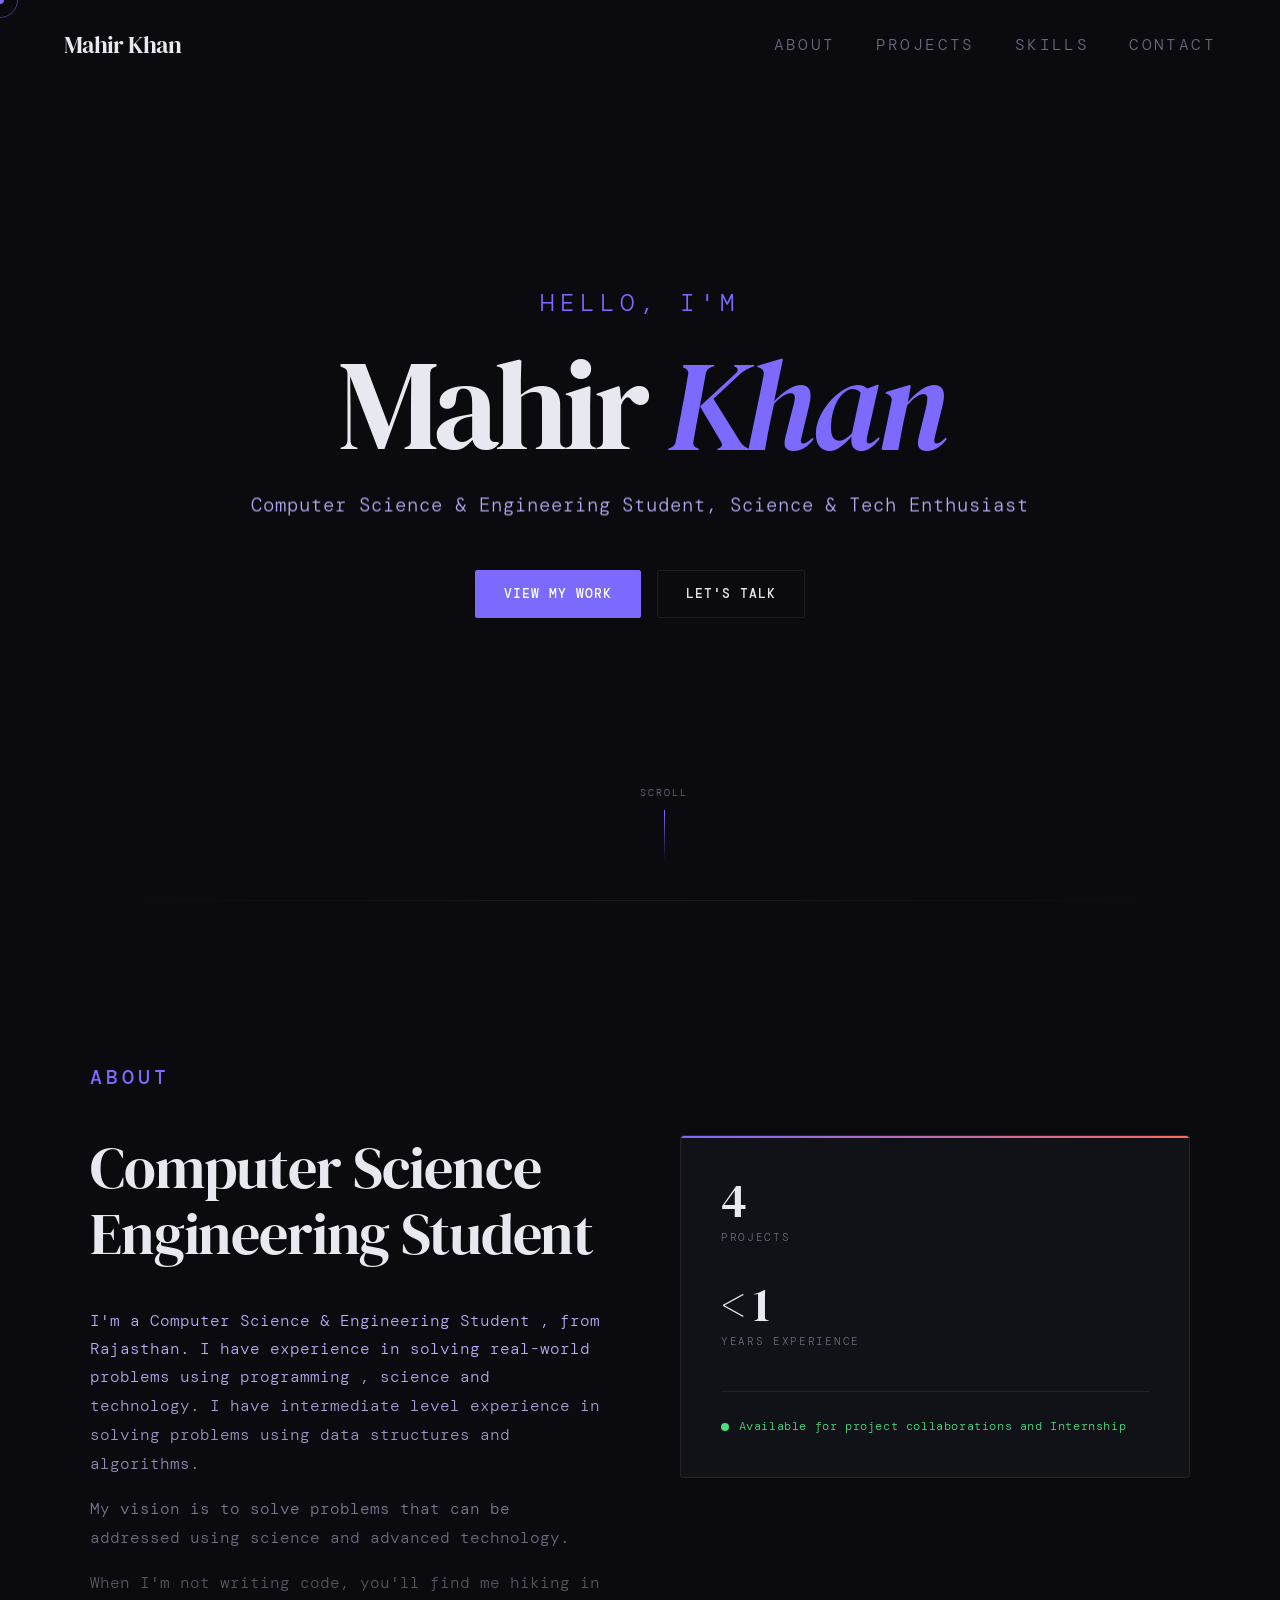
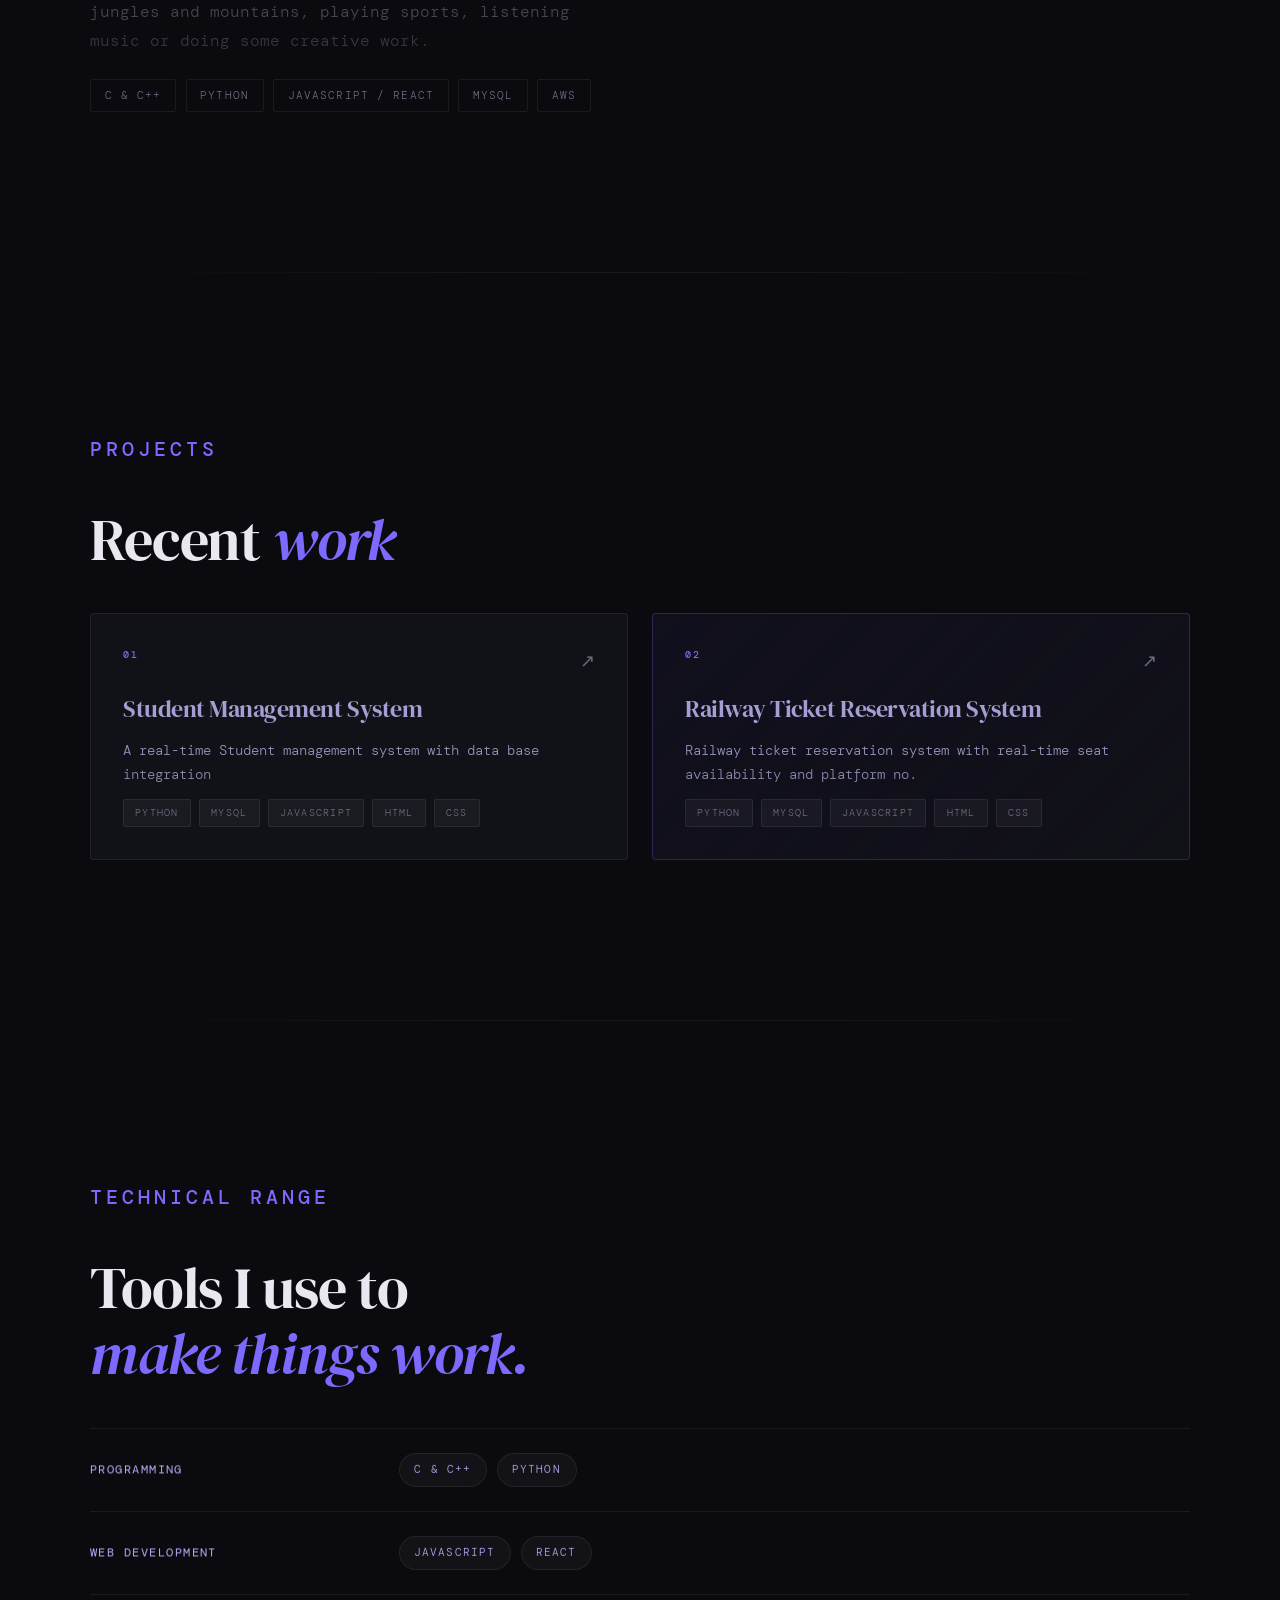
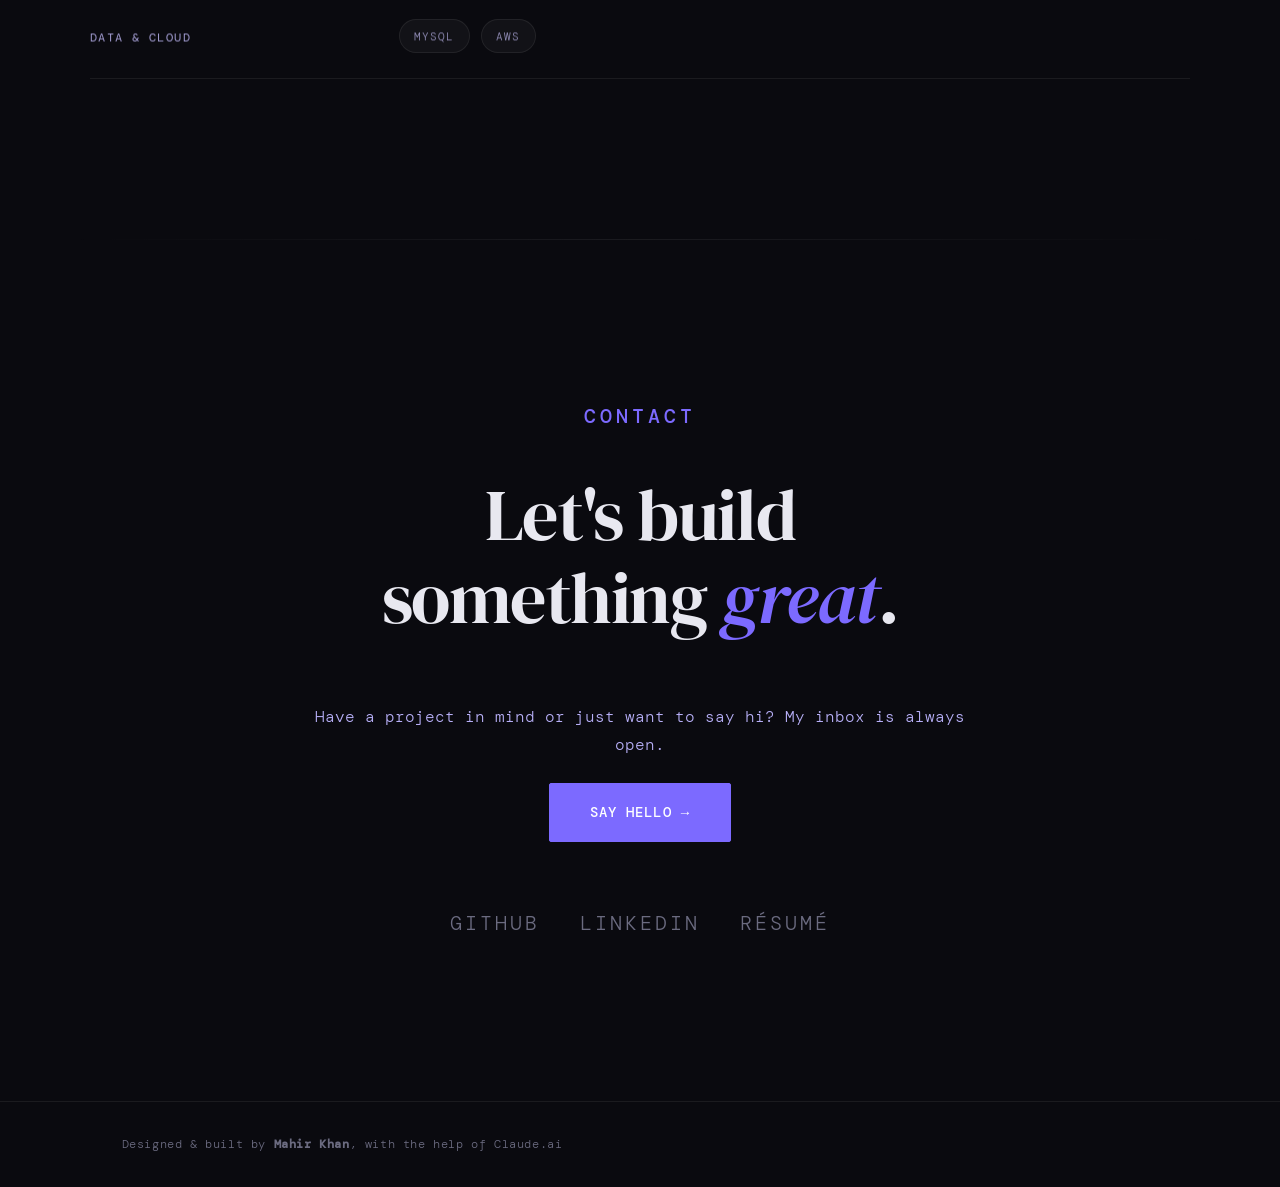
==== index.html @ c2a6f456 "added text animations" ====
<!DOCTYPE html>
<html lang="en">

<head>
  <meta charset="UTF-8" />
  <meta name="viewport" content="width=device-width, initial-scale=1.0" />
  <meta name="description" content="Mahir Khan" />
  <title>Mahir Khan</title>

  <!-- Google Fonts -->
  <link rel="preconnect" href="https://fonts.googleapis.com" />
  <link rel="preconnect" href="https://fonts.gstatic.com" crossorigin />
  <link
    href="https://fonts.googleapis.com/css2?family=DM+Serif+Display:ital@0;1&family=DM+Mono:wght@300;400;500&display=swap"
    rel="stylesheet" />

  <!-- Main Stylesheet -->
  <link rel="stylesheet" href="css/style.css" />
</head>

<body>

  <!-- CANVAS — Animated background -->
  <canvas id="bg-canvas" aria-hidden="true"></canvas>

  <!-- CURSOR -->
  <div class="cursor" id="cursor" aria-hidden="true"></div>
  <div class="cursor-follower" id="cursor-follower" aria-hidden="true"></div>

  <!-- NAVBAR -->
  <nav class="navbar" id="navbar">
    <a href="#hero" class="nav-logo">Mahir Khan</a>
    <ul class="nav-links" id="nav-links">
      <li><a href="#about" class="nav-link">About</a></li>
      <li><a href="#projects" class="nav-link">Projects</a></li>
      <li><a href="#skills" class="nav-link">Skills</a></li>
      <li><a href="#contact" class="nav-link">Contact</a></li>
    </ul>
    <button class="nav-toggle" id="nav-toggle" aria-label="Toggle navigation">
      <span></span><span></span><span></span>
    </button>
  </nav>

  <!-- ═══════════ HERO ═══════════ -->
  <section class="hero" id="hero">
    <div class="hero-inner">
      <p class="hero-greeting">Hello, I'm</p>
      <h1 class="hero-name" data-text-reveal="letters">Mahir <em>Khan</em></h1>
      <p class="hero-tagline" data-scroll-words>Computer Science & Engineering Student, Science & Tech Enthusiast</p>
      <div class="hero-cta">
        <a href="#projects" class="btn btn-primary">View My Work</a>
        <a href="#contact" class="btn btn-ghost">Let's Talk</a>
      </div>
    </div>
    <div class="hero-scroll-hint" aria-hidden="true">
      <span>scroll</span>
      <div class="scroll-line"></div>
    </div>
  </section>

  <!-- ═══════════ ABOUT ═══════════ -->
  <section class="section about" id="about">
    <div class="container">

      <div class="section-label reveal">About</div>

      <div class="about-grid">
        <div class="about-text reveal">
          <h2 class="section-heading" data-text-reveal data-slide="left">Computer Science Engineering Student</h2>
          <p data-scroll-words>
            I'm a Computer Science & Engineering Student , from Rajasthan. I have experience
            in
            solving real-world problems using programming , science and technology.
            I have intermediate level experience in solving problems using data structures and algorithms.
          </p>
          <p data-scroll-words>
            My vision is to solve problems
            that can be addressed using science and advanced technology.

          </p>
          <p data-scroll-words>
            When I'm not writing code, you'll find me hiking in jungles and mountains,
            playing sports, listening music or doing some creative work.

          </p>
          <ul class="skills-list">
            <li>C &amp; C++</li>
            <li>Python</li>
            <li>JavaScript / React</li>
            <li>MySQL</li>
            <li>AWS</li>
          </ul>
        </div>

        <div class="about-card reveal reveal-delay">
          <div class="about-card-inner">
            <div class="stat">
              <span class="stat-num" data-target="4">0</span>
              <span class="stat-label">Projects</span>
            </div>
            <div class="stat">
              <span class="stat-num">&lt; 1</span>
              <span class="stat-label">Years Experience</span>
            </div>
            <!-- <div class="stat">
              <span class="stat-num" data-target="8">0</span>
              <span class="stat-label">Happy Clients</span>
            </div> -->
            <div class="about-availability">
              <span class="avail-dot"></span> Available for project collaborations and Internship

            </div>
          </div>
        </div>
      </div>

    </div>
  </section>

  <!-- ═══════════ PROJECTS ═══════════ -->
  <section class="section projects" id="projects">
    <div class="container">

      <div class="section-label reveal">Projects</div>
      <h2 class="section-heading reveal" data-text-reveal data-slide="right">Recent <em>work</em></h2>

      <div class="projects-grid">

        <article class="project-card reveal">
          <div class="project-card-header">
            <span class="project-number">01</span>
            <a href="#" aria-label="View project" class="icon-link">↗</a>
          </div>
          <h3 class="project-title" data-scroll-words>Student Management System</h3>
          <p class="project-desc" data-scroll-words>
            A real-time Student management system with data base integration
          </p>
          <ul class="project-tags">
            <li>Python</li>
            <li>MySQL</li>
            <li>JavaScript</li>
            <li>HTML</li>
            <li>CSS</li>
          </ul>
        </article>

        <article class="project-card project-card--accent reveal">
          <div class="project-card-header">
            <span class="project-number">02</span>
            <a href="#" aria-label="View project" class="icon-link">↗</a>
          </div>
          <h3 class="project-title" data-scroll-words>Railway Ticket Reservation System</h3>
          <p class="project-desc" data-scroll-words>
            Railway ticket reservation system with real-time seat availability and platform no.
          </p>
          <ul class="project-tags">
            <li>Python</li>
            <li>MySQL</li>
            <li>JavaScript</li>
            <li>HTML</li>
            <li>CSS</li>
          </ul>
        </article>

        <!-- <article class="project-card reveal">
          <div class="project-card-header">
            <span class="project-number">03</span>
            <a href="#" aria-label="View project" class="icon-link">↗</a>
          </div>
          <h3 class="project-title">Folio Finance</h3>
          <p class="project-desc">
            Personal finance tracker with AI-powered spend categorisation, budget forecasting,
            and PDF report exports. Syncs with 3000+ banks via Plaid.
          </p>
          <ul class="project-tags">
            <li>React Native</li>
            <li>Python</li>
            <li>Plaid API</li>
            <li>AWS Lambda</li>
          </ul>
        </article> -->

        <!-- <article class="project-card reveal">
          <div class="project-card-header">
            <span class="project-number">04</span>
            <a href="#" aria-label="View project" class="icon-link">↗</a>
          </div>
          <h3 class="project-title">Pallet — Design System</h3>
          <p class="project-desc">
            Open-source React component library with 60+ accessible components, Storybook docs,
            Figma kit, and automated visual regression tests.
          </p>
          <ul class="project-tags">
            <li>React</li>
            <li>Storybook</li>
            <li>Figma</li>
            <li>Chromatic</li>
          </ul>
        </article> -->

      </div>
    </div>
  </section>

  <!-- ═══════════ SKILLS ═══════════ -->
  <section class="section skills" id="skills">
    <div class="container">
      <div class="section-label reveal">Technical range</div>
      <h2 class="section-heading" data-text-reveal data-slide="right">Tools I use to<br /><em>make things work.</em></h2>
      <div class="skills-groups" data-skill-reveal>
        <div class="skill-group">
          <h3 data-scroll-words>Programming</h3>
          <ul><li data-scroll-words>C &amp; C++</li><li data-scroll-words>Python</li></ul>
        </div>
        <div class="skill-group">
          <h3 data-scroll-words>Web development</h3>
          <ul><li data-scroll-words>JavaScript</li><li data-scroll-words>React</li></ul>
        </div>
        <div class="skill-group">
          <h3 data-scroll-words>Data &amp; cloud</h3>
          <ul><li data-scroll-words>MySQL</li><li data-scroll-words>AWS</li></ul>
        </div>
      </div>
    </div>
  </section>

  <!-- ═══════════ CONTACT ═══════════ -->
  <section class="section contact" id="contact">
    <div class="container">

      <div class="section-label reveal">Contact</div>

      <div class="contact-inner reveal">
        <h2 class="section-heading contact-heading" data-contact-reveal aria-label="Let's build something great.">
          <span class="contact-fly-line">Let's build</span>
          <span class="contact-fly-line">something <em>great</em>.</span>
        </h2>
        <p class="contact-sub" data-contact-item="left" data-scroll-words>Have a project in mind or just want to say hi? My inbox is always open.</p>
        <a href="mailto:themahirk@gmail.com" class="btn btn-primary btn-large" data-contact-item="right">Say Hello →</a>
      </div>

      <div class="contact-links reveal">
        <a href="https://github.com/TheMahirKhan" target="_blank" rel="noopener noreferrer">GitHub</a>
        <a href="https://linkedin.com/in/TheMahirK" target="_blank" rel="noopener noreferrer">LinkedIn</a>

        <a href="https://drive.google.com/file/d/1VpvsSJv1ljoOT11xrjZzAq0ANJDNSA3D/view" target="_blank"
          rel="noopener noreferrer">Résumé</a>
      </div>

    </div>
  </section>

  <!-- ═══════════ FOOTER ═══════════ -->
  <footer class="footer">
    <div class="container">
      <p>Designed &amp; built by <strong>Mahir Khan</strong>, with the help of Claude.ai</p>
      <!-- <p class="footer-year">© <span id="year"></span></p> -->
    </div>
  </footer>

  <!-- SCRIPTS — canvas first, then main -->
  <script src="js/canvas.js"></script>
  <script src="js/main.js"></script>

</body>

</html>
---- css/style.css ----
/* ============================================================
   PORTFOLIO — style.css
   Author : Mahir Khan
   ============================================================ */


/* ─────────────────────────────────────────────
   1. CSS VARIABLES & RESET
───────────────────────────────────────────── */
:root {
    --clr-bg: #0a0a0f;
    --clr-surface: #111118;
    --clr-border: rgba(255, 255, 255, 0.07);
    --clr-text: #e8e8f0;
    --clr-muted: #6b6b80;
    --clr-accent: #7c6aff;
    --clr-accent-2: #ff6a5e;
    --clr-accent-glow: rgba(124, 106, 255, 0.25);

    --font-display: 'DM Serif Display', Georgia, serif;
    --font-mono: 'DM Mono', 'Courier New', monospace;

    --section-gap: 10rem;
    --container-max: 1100px;

    --ease: cubic-bezier(0.4, 0, 0.2, 1);
    --transition: 0.3s var(--ease);
}

*,
*::before,
*::after {
    box-sizing: border-box;
    margin: 0;
    padding: 0;
}

html {
    scroll-behavior: smooth;
    font-size: 16px;
}

body {
    background-color: var(--clr-bg);
    color: var(--clr-text);
    font-family: var(--font-mono);
    font-weight: 300;
    line-height: 1.75;
    overflow-x: hidden;
    cursor: none;
}

a {
    color: inherit;
    text-decoration: none;
}

ul {
    list-style: none;
}

img {
    max-width: 100%;
    display: block;
}


/* ─────────────────────────────────────────────
   2. TYPOGRAPHY
───────────────────────────────────────────── */
h1,
h2,
h3 {
    font-family: var(--font-display);
    font-weight: 400;
    line-height: 1.15;
    letter-spacing: -0.02em;
}

em {
    font-family: var(--font-display);
    font-style: italic;
    color: var(--clr-accent);
}

p {
    color: var(--clr-muted);
    max-width: 56ch;
}


/* ─────────────────────────────────────────────
   3. UTILITIES
───────────────────────────────────────────── */
.container {
    width: 90%;
    max-width: var(--container-max);
    margin: 0 auto;
}

.section {
    padding: var(--section-gap) 0;
}

.section-label {
    font-size: 1.25rem;
    letter-spacing: 0.2em;
    text-transform: uppercase;
    color: var(--clr-accent);
    margin-bottom: 2.5rem;
    font-weight: 500;
}

.section-heading {
    font-size: clamp(2.2rem, 5vw, 3.6rem);
    margin-bottom: 2.5rem;
}

/* Buttons */
.btn {
    display: inline-block;
    padding: 0.75rem 1.75rem;
    border-radius: 2px;
    font-family: var(--font-mono);
    font-size: 0.8rem;
    font-weight: 500;
    letter-spacing: 0.08em;
    text-transform: uppercase;
    transition: var(--transition);
    cursor: none;
}

.btn-primary {
    background: var(--clr-accent);
    color: #fff;
    border: 1px solid var(--clr-accent);
}

.btn-primary:hover {
    background: transparent;
    color: var(--clr-accent);
    box-shadow: 0 0 24px var(--clr-accent-glow);
}

.btn-ghost {
    background: transparent;
    color: var(--clr-text);
    border: 1px solid var(--clr-border);
}

.btn-ghost:hover {
    border-color: var(--clr-accent);
    color: var(--clr-accent);
}

.btn-large {
    padding: 1rem 2.5rem;
    font-size: 0.875rem;
}


/* ─────────────────────────────────────────────
   4. SCROLL REVEAL ANIMATIONS
   (No AOS dependency — pure CSS + JS observer)
───────────────────────────────────────────── */
html.js .reveal {
    opacity: 0;
    transform: translateY(32px);
    transition: opacity 0.7s var(--ease), transform 0.7s var(--ease);
}

html.js .reveal.reveal-delay {
    transition-delay: 0.18s;
}

html.js .reveal.visible {
    opacity: 1;
    transform: translateY(0);
}

html.js [data-text-reveal] .text-word {
    display: inline-block;
    overflow-y: clip;
    vertical-align: bottom;
    margin-block: -0.12em;
    padding-block: 0.12em;
}

html.js [data-text-reveal] .text-word-inner {
    display: inline-block;
    opacity: 0;
    filter: blur(5px);
    transform: translateY(125%);
    transition: opacity 0.65s var(--ease), filter 0.8s var(--ease), transform 0.9s cubic-bezier(0.16, 1, 0.3, 1);
    transition-delay: var(--word-delay, 0ms);
}

html.js [data-text-reveal].text-revealed .text-word-inner {
    opacity: 1;
    filter: blur(0);
    transform: translateY(0);
}

html.js .hero-name[data-text-reveal="letters"] .text-word {
    overflow: visible;
}

.text-letter-scatter {
    display: inline-block;
    transform: translate3d(0, var(--scatter-y, 0px), 0) rotate(var(--scatter-rotate, 0deg));
    opacity: var(--scatter-opacity, 1);
    will-change: transform, opacity;
}

html.js [data-slide] {
    --slide-distance: 72px;
    opacity: 0;
    transform: translate3d(var(--slide-from, 0), 42px, 0);
    transition: opacity 0.8s var(--ease), transform 1s cubic-bezier(0.16, 1, 0.3, 1);
}

html.js [data-slide="left"] {
    --slide-from: calc(var(--slide-distance) * -1);
}

html.js [data-slide="right"] {
    --slide-from: var(--slide-distance);
}

html.js [data-slide].slide-visible {
    opacity: 1;
    transform: translate3d(0, 0, 0);
}

html.js [data-scroll-words] .scroll-word {
    display: inline-block;
    opacity: var(--word-opacity, 0.15);
    color: var(--clr-text);
    color: color-mix(in srgb, var(--clr-text), var(--clr-accent) var(--word-highlight, 0%));
    transform: translateY(var(--word-offset, 0.55em));
    transition: opacity 0.08s linear, color 0.08s linear, transform 0.08s linear;
    will-change: opacity, transform;
}

html.js [data-contact-reveal] .contact-fly-line {
    display: block;
    opacity: 0;
    transform: translateX(-8vw);
    transition: opacity 0.75s var(--ease), transform 0.95s cubic-bezier(0.16, 1, 0.3, 1);
}

html.js [data-contact-reveal] .contact-fly-line:nth-child(2) {
    transform: translateX(8vw);
    transition-delay: 180ms;
}

html.js [data-contact-reveal].contact-lines-visible .contact-fly-line {
    opacity: 1;
    transform: translateX(0);
}


/* ─────────────────────────────────────────────
   5. CURSOR
───────────────────────────────────────────── */
.cursor {
    position: fixed;
    top: 0;
    left: 0;
    width: 8px;
    height: 8px;
    background: var(--clr-accent);
    border-radius: 50%;
    pointer-events: none;
    z-index: 9999;
    transform: translate(-50%, -50%);
    transition: background 0.2s;
}

.cursor-follower {
    position: fixed;
    top: 0;
    left: 0;
    width: 36px;
    height: 36px;
    border: 1px solid var(--clr-accent);
    border-radius: 50%;
    pointer-events: none;
    z-index: 9998;
    transform: translate(-50%, -50%);
    opacity: 0.5;
    transition: width 0.3s, height 0.3s, opacity 0.2s;
}

.cursor.expanded {
    transform: translate(-50%, -50%) scale(2.5);
}

.cursor-follower.expanded {
    transform: translate(-50%, -50%) scale(1.4);
}


/* ─────────────────────────────────────────────
   6. CANVAS BACKGROUND  ← KEY FIX: z-index -1
───────────────────────────────────────────── */
#bg-canvas {
    position: fixed;
    inset: 0;
    z-index: -1;
    /* sits behind everything */
    pointer-events: none;
    opacity: 0.55;
}


/* ─────────────────────────────────────────────
   7. NAVBAR
───────────────────────────────────────────── */
.navbar {
    position: fixed;
    top: 0;
    left: 0;
    right: 0;
    z-index: 100;
    display: flex;
    align-items: center;
    justify-content: space-between;
    padding: 1.5rem 5%;
    transition: background var(--transition), padding var(--transition);
}

.navbar.scrolled {
    background: rgba(10, 10, 15, 0.9);
    backdrop-filter: blur(16px);
    -webkit-backdrop-filter: blur(16px);
    padding: 1rem 5%;
    border-bottom: 1px solid var(--clr-border);
}

.nav-logo {
    font-family: var(--font-display);
    font-size: 1.5rem;
    letter-spacing: -0.03em;
    z-index: 101;
}

.nav-logo .dot {
    color: var(--clr-accent);
}

.nav-links {
    display: flex;
    gap: 2.5rem;
}

.nav-link {
    font-size: 1rem;
    letter-spacing: 0.15em;
    text-transform: uppercase;
    color: var(--clr-muted);
    position: relative;
    transition: color var(--transition);
}

.nav-link::after {
    content: '';
    position: absolute;
    bottom: -3px;
    left: 0;
    width: 0;
    height: 1px;
    background: var(--clr-accent);
    transition: width var(--transition);
}

.nav-link:hover {
    color: var(--clr-text);
}

.nav-link:hover::after,
.nav-link.active::after {
    width: 100%;
}

.nav-link.active {
    color: var(--clr-text);
}

/* Hamburger */
.nav-toggle {
    display: none;
    flex-direction: column;
    gap: 5px;
    background: none;
    border: none;
    cursor: none;
    padding: 4px;
    z-index: 101;
}

.nav-toggle span {
    display: block;
    width: 24px;
    height: 1.5px;
    background: var(--clr-text);
    transition: var(--transition);
}


/* ─────────────────────────────────────────────
   8. HERO
───────────────────────────────────────────── */
.hero {
    position: relative;
    z-index: 1;
    min-height: 100vh;
    display: flex;
    align-items: center;
    justify-content: center;
    padding: 0 5%;
    text-align: center;
}

.hero-inner {
    max-width: 800px;
}

.hero-greeting {
    font-size: 1.5rem;
    letter-spacing: 0.25em;
    text-transform: uppercase;
    color: var(--clr-accent);
    margin-bottom: 1rem;
    animation: fadeUp 0.8s var(--ease) both;
}

.hero-name {
    font-size: clamp(3.5rem, 10vw, 8rem);
    line-height: 1;
    margin-bottom: 1.25rem;
    letter-spacing: -0.04em;
    animation: fadeUp 0.8s 0.15s var(--ease) both;
}

.hero-tagline {
    font-size: 1.2rem;
    color: var(--clr-muted);
    max-width: none;
    margin-bottom: 3rem;
    letter-spacing: 0.05em;
    animation: fadeUp 0.8s 0.28s var(--ease) both;
}

.hero-cta {
    display: flex;
    gap: 1rem;
    justify-content: center;
    flex-wrap: wrap;
    animation: fadeUp 0.8s 0.4s var(--ease) both;
}

@keyframes fadeUp {
    from {
        opacity: 0;
        transform: translateY(28px);
    }

    to {
        opacity: 1;
        transform: translateY(0);
    }
}

/* Scroll hint */
.hero-scroll-hint {
    position: absolute;
    bottom: 2.5rem;
    left: 50%;
    transform: translateX(-50%);
    display: flex;
    flex-direction: column;
    align-items: center;
    gap: 0.5rem;
    color: var(--clr-muted);
    animation: fadeUp 1s 0.8s var(--ease) both;
}

.hero-scroll-hint span {
    font-size: 0.65rem;
    letter-spacing: 0.2em;
    text-transform: uppercase;
}

.scroll-line {
    width: 1px;
    height: 50px;
    background: linear-gradient(to bottom, var(--clr-accent), transparent);
    animation: scrollPulse 2s ease-in-out infinite;
}

@keyframes scrollPulse {

    0%,
    100% {
        opacity: 0.4;
    }

    50% {
        opacity: 1;
    }
}


/* ─────────────────────────────────────────────
   9. ABOUT
───────────────────────────────────────────── */
.about {
    position: relative;
    z-index: 1;
}

.about::before {
    content: '';
    position: absolute;
    top: 0;
    left: 5%;
    width: 90%;
    height: 1px;
    background: linear-gradient(to right, transparent, var(--clr-border), transparent);
}

.about-grid {
    display: grid;
    grid-template-columns: 1fr 1fr;
    gap: 5rem;
    align-items: start;
}

.about-text p {
    margin-bottom: 1rem;
}

.skills-list {
    display: flex;
    flex-wrap: wrap;
    gap: 0.6rem;
    margin-top: 2rem;
}

.skills-list li {
    font-size: 0.7rem;
    letter-spacing: 0.1em;
    text-transform: uppercase;
    color: var(--clr-muted);
    border: 1px solid var(--clr-border);
    padding: 0.35rem 0.85rem;
    border-radius: 2px;
    transition: var(--transition);
}

.skills-list li:hover {
    border-color: var(--clr-accent);
    color: var(--clr-accent);
}

.skills {
    position: relative;
    z-index: 1;
}

.skills::before {
    content: '';
    position: absolute;
    top: 0;
    left: 5%;
    width: 90%;
    height: 1px;
    background: linear-gradient(to right, transparent, var(--clr-border), transparent);
}

.skills-groups {
    border-top: 1px solid var(--clr-border);
}

.skill-group {
    display: grid;
    grid-template-columns: minmax(10rem, 0.7fr) 2fr;
    gap: 2rem;
    align-items: center;
    padding: 1.5rem 0;
    border-bottom: 1px solid var(--clr-border);
}

.skill-group h3 {
    color: var(--clr-muted);
    font-family: var(--font-mono);
    font-size: 0.75rem;
    letter-spacing: 0.12em;
    text-transform: uppercase;
}

.skill-group ul {
    display: flex;
    flex-wrap: wrap;
    gap: 0.65rem;
}

.skills-groups li {
    font-size: 0.7rem;
    letter-spacing: 0.1em;
    text-transform: uppercase;
    color: var(--clr-muted);
    border: 1px solid var(--clr-border);
    padding: 0.4rem 0.9rem;
    border-radius: 999px;
    background: rgba(255, 255, 255, 0.035);
    transition: color var(--transition), border-color var(--transition), background var(--transition);
}

.skills-groups li:hover {
    color: var(--clr-text);
    border-color: var(--clr-accent);
    background: rgba(124, 106, 255, 0.1);
}

html.js [data-skill-reveal] li {
    opacity: 0;
    transform: translate3d(var(--skill-from, -64px), 28px, 0) scale(0.9);
    transition: opacity 0.65s var(--ease), transform 0.75s var(--ease), border-color var(--transition), color var(--transition), background var(--transition);
    transition-delay: var(--skill-delay, 0ms);
    will-change: transform, opacity;
}

html.js [data-skill-reveal] li:nth-child(even) {
    --skill-from: 64px;
}

html.js [data-skill-reveal].skills-revealed li {
    opacity: 1;
    transform: translate3d(0, 0, 0) scale(1);
}

/* Stats card */
.about-card {
    position: sticky;
    top: 8rem;
}

.about-card-inner {
    border: 1px solid var(--clr-border);
    border-radius: 4px;
    padding: 2.5rem;
    background: var(--clr-surface);
    display: flex;
    flex-direction: column;
    gap: 2rem;
    position: relative;
    overflow: hidden;
}

.about-card-inner::before {
    content: '';
    position: absolute;
    top: 0;
    left: 0;
    width: 100%;
    height: 2px;
    background: linear-gradient(to right, var(--clr-accent), var(--clr-accent-2));
}

.stat {
    display: flex;
    flex-direction: column;
    gap: 0.25rem;
}

.stat-num {
    font-family: var(--font-display);
    font-size: 3rem;
    line-height: 1;
    letter-spacing: -0.04em;
}

.stat-num::after {
    font-size: 1.5rem;
    color: var(--clr-accent);
}

.stat-label {
    font-size: 0.7rem;
    letter-spacing: 0.15em;
    text-transform: uppercase;
    color: var(--clr-muted);
}

.about-availability {
    display: flex;
    align-items: center;
    gap: 0.6rem;
    font-size: 0.75rem;
    color: #4ade80;
    letter-spacing: 0.05em;
    border-top: 1px solid var(--clr-border);
    padding-top: 1.5rem;
    margin-top: 0.5rem;
}

.avail-dot {
    width: 8px;
    height: 8px;
    border-radius: 50%;
    background: #4ade80;
    flex-shrink: 0;
    animation: blink 2s ease-in-out infinite;
}

@keyframes blink {

    0%,
    100% {
        opacity: 1;
        box-shadow: 0 0 6px #4ade80;
    }

    50% {
        opacity: 0.4;
        box-shadow: none;
    }
}


/* ─────────────────────────────────────────────
   10. PROJECTS
───────────────────────────────────────────── */
.projects {
    position: relative;
    z-index: 1;
}

.projects::before {
    content: '';
    position: absolute;
    top: 0;
    left: 5%;
    width: 90%;
    height: 1px;
    background: linear-gradient(to right, transparent, var(--clr-border), transparent);
}

.projects-grid {
    display: grid;
    grid-template-columns: 1fr 1fr;
    gap: 1.5rem;
}

.project-card {
    border: 1px solid var(--clr-border);
    border-radius: 4px;
    padding: 2rem;
    background: var(--clr-surface);
    display: flex;
    flex-direction: column;
    gap: 1rem;
    transition: transform var(--transition), border-color var(--transition), box-shadow var(--transition);
    position: relative;
    overflow: hidden;
}

.project-card::after {
    content: '';
    position: absolute;
    inset: 0;
    background: radial-gradient(ellipse at top left, var(--clr-accent-glow), transparent 70%);
    opacity: 0;
    transition: opacity var(--transition);
    pointer-events: none;
}

.project-card:hover {
    transform: translateY(-4px);
    border-color: rgba(124, 106, 255, 0.3);
    box-shadow: 0 20px 60px rgba(0, 0, 0, 0.4);
}

.project-card:hover::after {
    opacity: 1;
}

.project-card--accent {
    border-color: rgba(124, 106, 255, 0.25);
    background: linear-gradient(135deg, rgba(124, 106, 255, 0.06), var(--clr-surface));
}

.project-card-header {
    display: flex;
    justify-content: space-between;
    align-items: flex-start;
}

.project-number {
    font-size: 0.65rem;
    letter-spacing: 0.2em;
    color: var(--clr-accent);
    font-weight: 500;
}

.icon-link {
    font-size: 1.1rem;
    color: var(--clr-muted);
    transition: color var(--transition), transform var(--transition);
    display: inline-block;
}

.icon-link:hover {
    color: var(--clr-accent);
    transform: translate(2px, -2px);
}

.project-title {
    font-family: var(--font-display);
    font-size: 1.5rem;
    font-weight: 400;
    letter-spacing: -0.02em;
    color: var(--clr-text);
}

.project-desc {
    font-size: 0.85rem;
    color: var(--clr-muted);
    line-height: 1.7;
    flex: 1;
    max-width: none;
}

.project-tags {
    display: flex;
    flex-wrap: wrap;
    gap: 0.5rem;
    margin-top: auto;
}

.project-tags li {
    font-size: 0.65rem;
    letter-spacing: 0.12em;
    text-transform: uppercase;
    color: var(--clr-muted);
    background: rgba(255, 255, 255, 0.04);
    border: 1px solid var(--clr-border);
    padding: 0.25rem 0.7rem;
    border-radius: 2px;
}


/* ─────────────────────────────────────────────
   11. CONTACT
───────────────────────────────────────────── */
.contact {
    position: relative;
    z-index: 1;
    text-align: center;
}

.contact::before {
    content: '';
    position: absolute;
    top: 0;
    left: 5%;
    width: 90%;
    height: 1px;
    background: linear-gradient(to right, transparent, var(--clr-border), transparent);
}

.contact-inner {
    max-width: 680px;
    margin: 0 auto;
    display: flex;
    flex-direction: column;
    align-items: center;
    gap: 1.5rem;
}

.contact-heading {
    font-size: clamp(2.5rem, 6vw, 4.5rem);
}

.contact-sub {
    text-align: center;
    max-width: none;
}

.contact-links {
    display: flex;
    gap: 2.5rem;
    justify-content: center;
    flex-wrap: wrap;
    margin-top: 4rem;
}

.contact-links a {
    font-size: 1.25rem;
    letter-spacing: 0.15em;
    text-transform: uppercase;
    color: var(--clr-muted);
    transition: color var(--transition);
    position: relative;
}

.contact-links a::after {
    content: '';
    position: absolute;
    bottom: -3px;
    left: 0;
    width: 0;
    height: 1px;
    background: var(--clr-accent);
    transition: width var(--transition);
}

.contact-links a:hover {
    color: var(--clr-text);
}

.contact-links a:hover::after {
    width: 100%;
}

html.js [data-contact-item] {
    opacity: 0;
    transition: opacity 0.75s var(--ease), transform 0.9s cubic-bezier(0.16, 1, 0.3, 1);
}

html.js [data-contact-item="left"] {
    transform: translateX(-80px);
}

html.js [data-contact-item="right"] {
    transform: translateX(80px);
    transition-delay: 180ms;
}

html.js .contact-inner.contact-items-visible [data-contact-item] {
    opacity: 1;
    transform: translateX(0);
}

html.js .contact-links.reveal a {
    opacity: 0;
    transform: translateY(36px);
    transition: opacity 0.65s var(--ease), transform 0.75s cubic-bezier(0.16, 1, 0.3, 1), color var(--transition);
}

html.js .contact-links.reveal.visible a {
    opacity: 1;
    transform: translateY(0);
}

html.js .contact-links.reveal a:nth-child(2) {
    transition-delay: 100ms;
}

html.js .contact-links.reveal a:nth-child(3) {
    transition-delay: 200ms;
}


/* ─────────────────────────────────────────────
   12. FOOTER
───────────────────────────────────────────── */
.footer {
    position: relative;
    z-index: 1;
    border-top: 1px solid var(--clr-border);
    padding: 2rem 5%;
}

.footer .container {
    display: flex;
    justify-content: space-between;
    align-items: center;
    flex-wrap: wrap;
    gap: 0.5rem;
}

.footer p {
    font-size: 0.75rem;
    color: var(--clr-muted);
    max-width: none;
    letter-spacing: 0.05em;
}

.footer-year {
    color: var(--clr-muted);
}


/* ─────────────────────────────────────────────
   13. RESPONSIVE
───────────────────────────────────────────── */
@media (max-width: 900px) {
    :root {
        --section-gap: 6rem;
    }

    .about-grid {
        grid-template-columns: 1fr;
        gap: 3rem;
    }

    .about-card {
        position: static;
    }

    .projects-grid {
        grid-template-columns: 1fr;
    }
}

@media (max-width: 600px) {
    :root {
        --section-gap: 5rem;
    }

    .nav-toggle {
        display: flex;
    }

    .nav-links {
        position: fixed;
        top: 0;
        right: 0;
        height: 100vh;
        width: 70vw;
        background: var(--clr-surface);
        flex-direction: column;
        align-items: center;
        justify-content: center;
        gap: 2.5rem;
        transform: translateX(100%);
        transition: transform var(--transition);
        border-left: 1px solid var(--clr-border);
        z-index: 99;
    }

    .nav-links.open {
        transform: translateX(0);
    }

    .nav-link {
        font-size: 2.5rem;
    }

    .nav-toggle.active span:nth-child(1) {
        transform: rotate(45deg) translate(4.7px, 4.7px);
    }

    .nav-toggle.active span:nth-child(2) {
        opacity: 0;
    }

    .nav-toggle.active span:nth-child(3) {
        transform: rotate(-45deg) translate(4.7px, -4.7px);
    }

    body {
        cursor: auto;
    }

    .cursor,
    .cursor-follower {
        display: none;
    }
}

@media (prefers-reduced-motion: reduce) {
    *,
    *::before,
    *::after {
        animation-duration: 0.01ms !important;
        animation-iteration-count: 1 !important;
        scroll-behavior: auto !important;
        transition-duration: 0.01ms !important;
    }

    .text-letter-scatter,
    html.js [data-scroll-words] .scroll-word {
        transform: none !important;
    }

    html.js [data-scroll-words] .scroll-word {
        opacity: 1 !important;
        color: var(--clr-text) !important;
    }
}
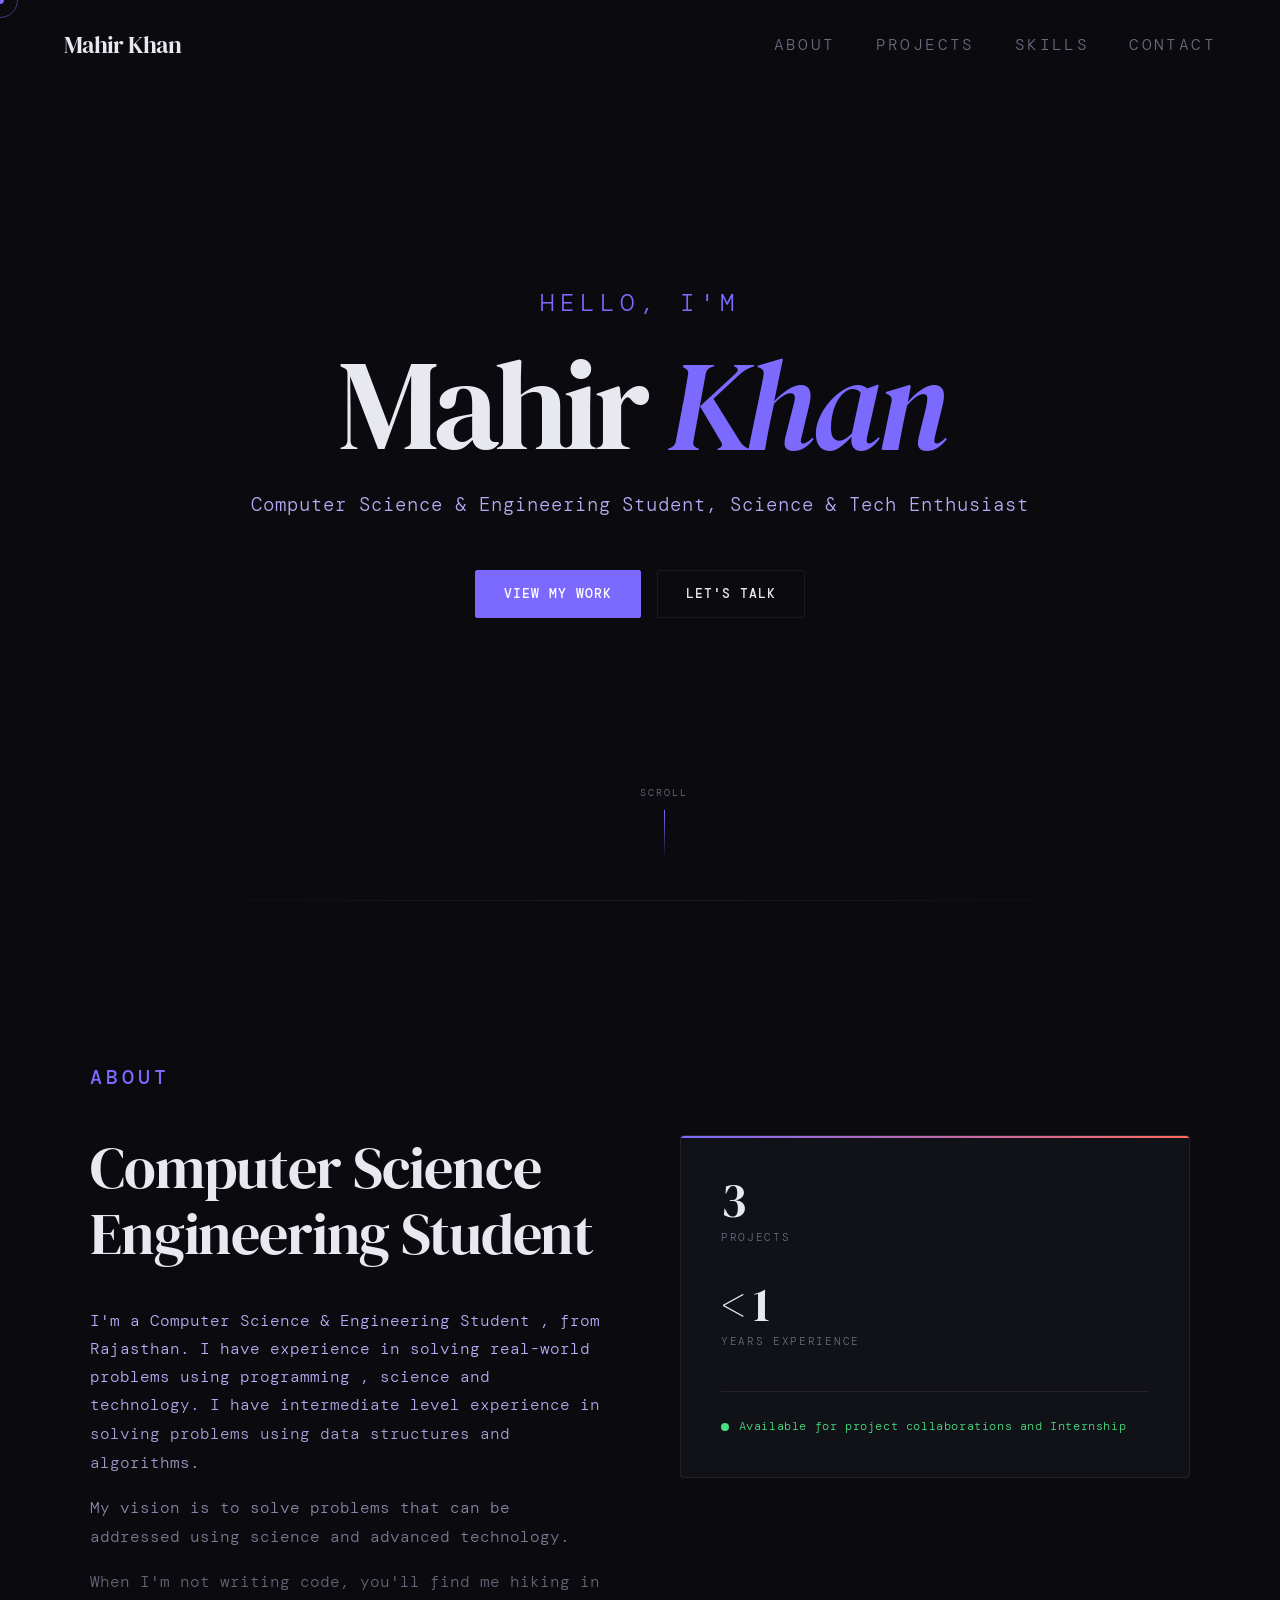
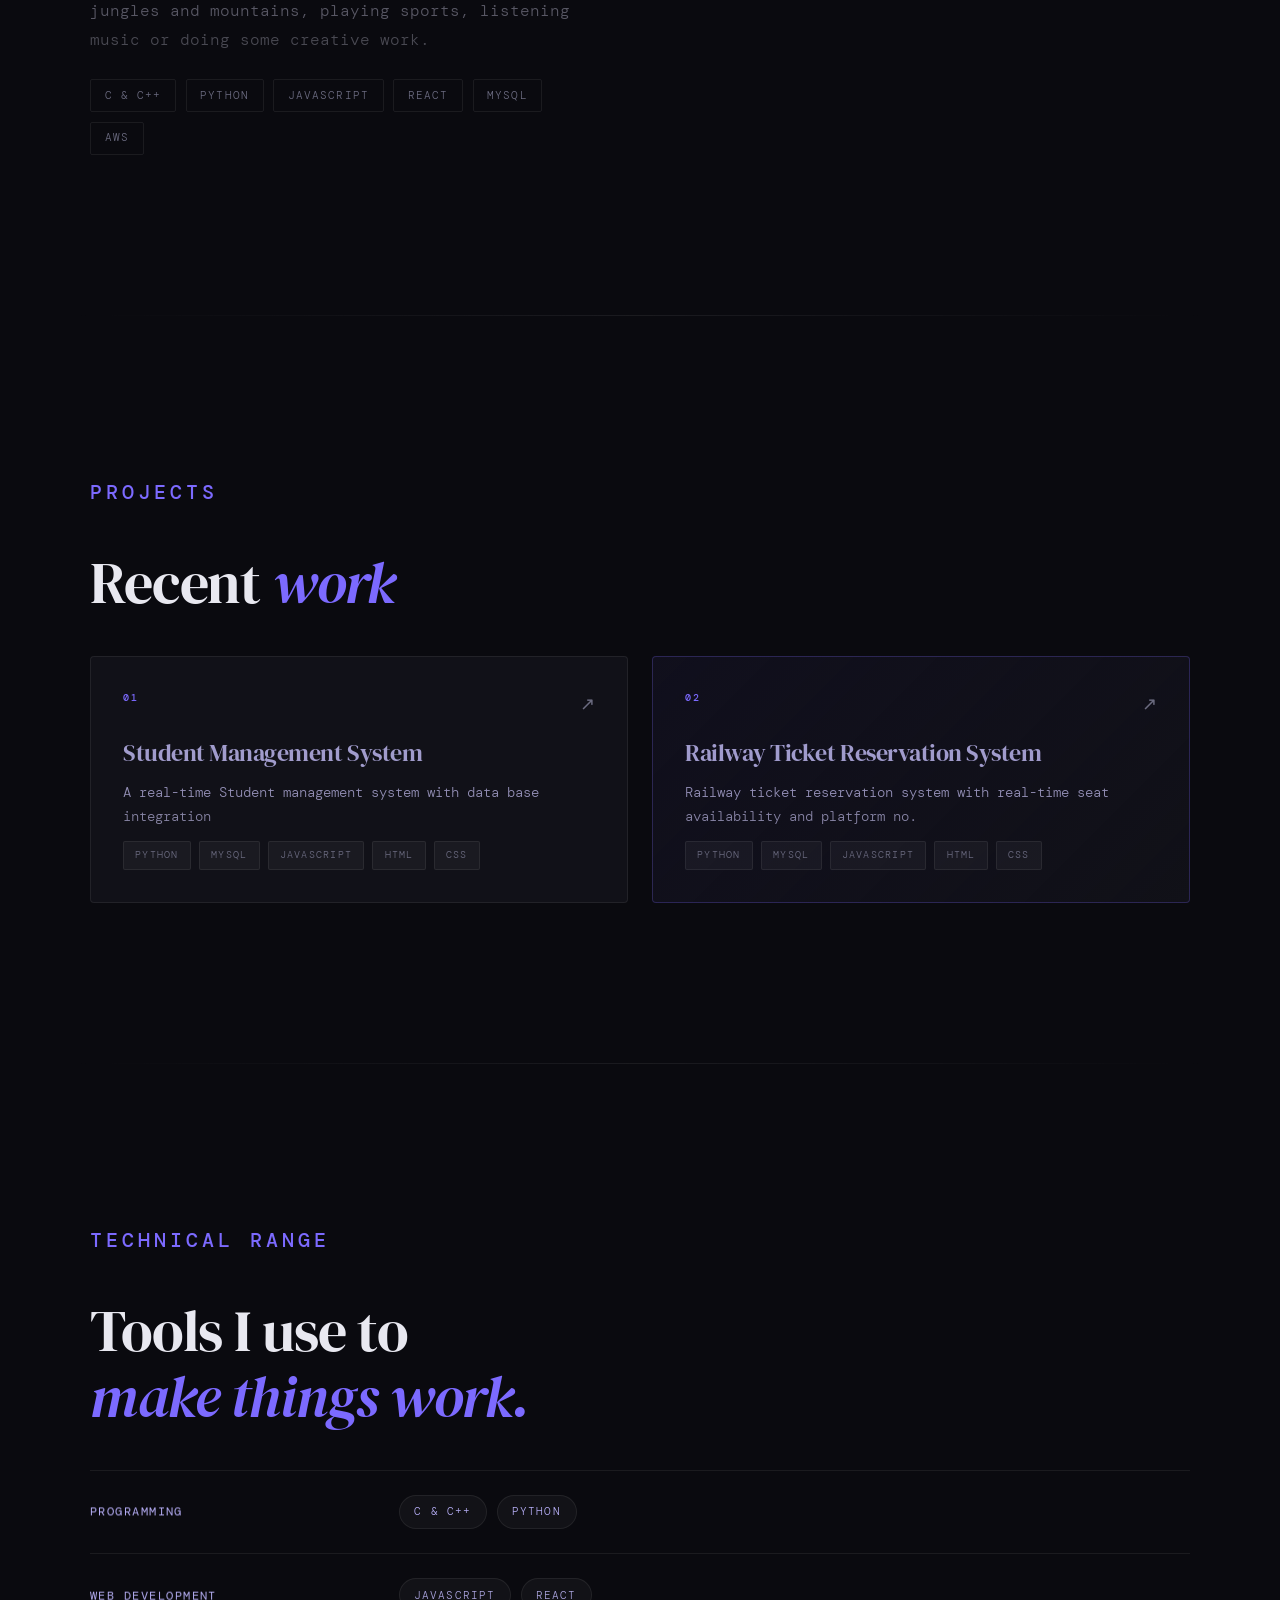
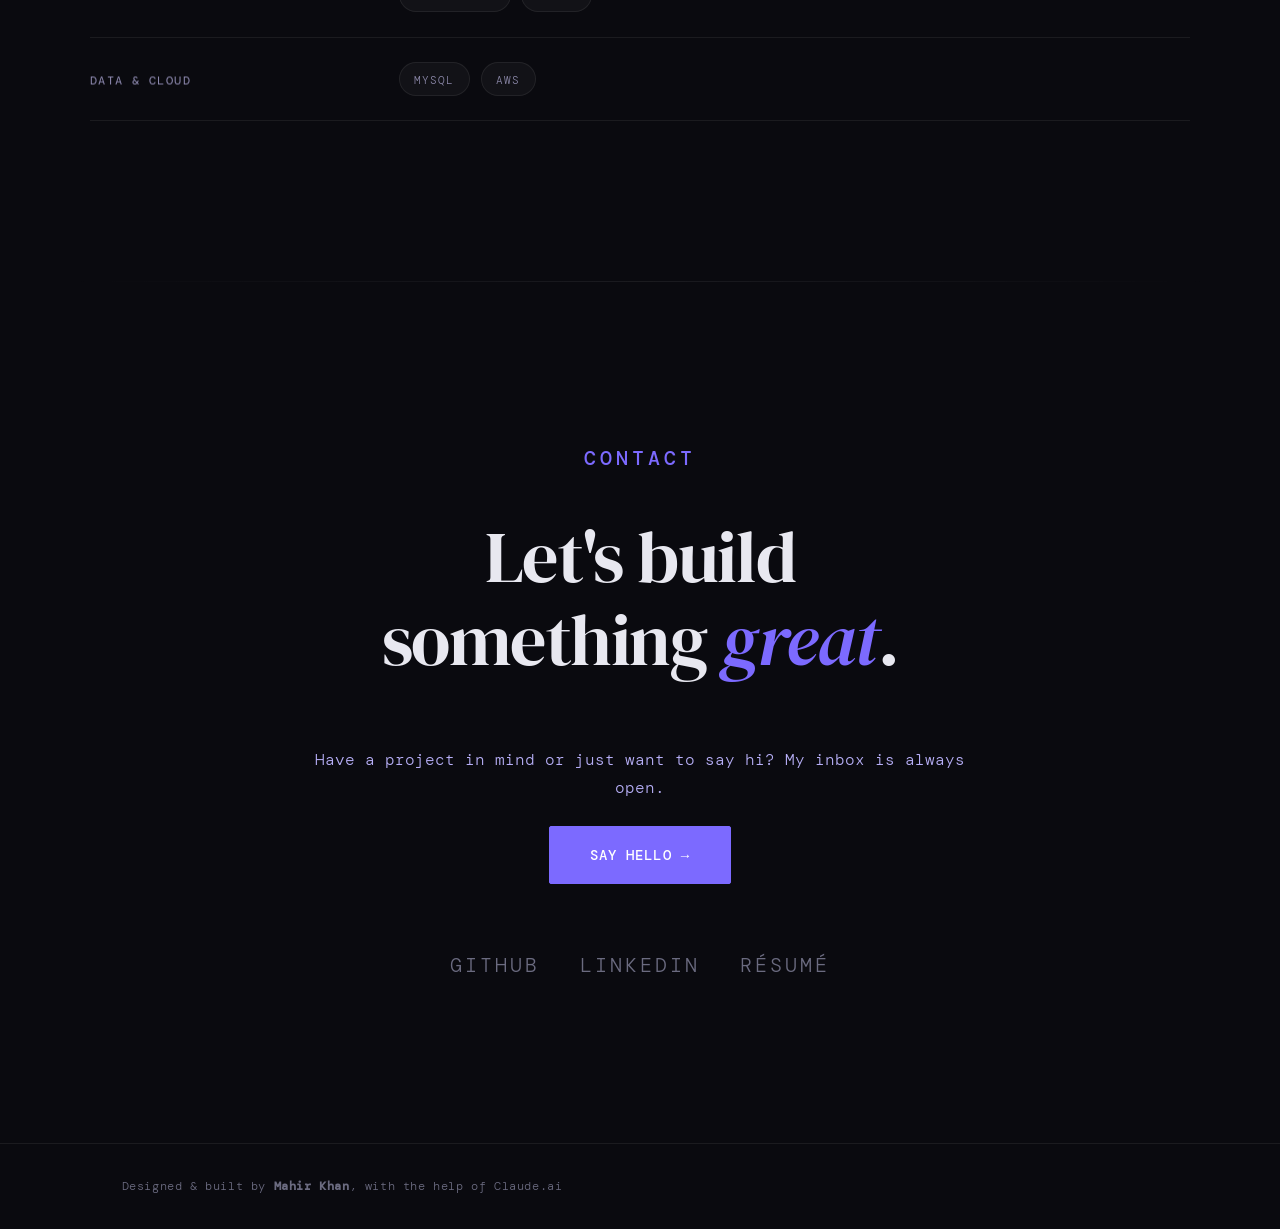
==== commit c5d92923: "added portfolio.txt file for data" ====
--- a/index.html
+++ b/index.html
@@ -83,23 +83,17 @@
             playing sports, listening music or doing some creative work.
 
           </p>
-          <ul class="skills-list">
-            <li>C &amp; C++</li>
-            <li>Python</li>
-            <li>JavaScript / React</li>
-            <li>MySQL</li>
-            <li>AWS</li>
-          </ul>
+          <ul class="skills-list" id="about-skills" aria-live="polite"></ul>
         </div>
 
         <div class="about-card reveal reveal-delay">
           <div class="about-card-inner">
             <div class="stat">
-              <span class="stat-num" data-target="4">0</span>
+              <span class="stat-num" id="stat-projects" data-target="4">0</span>
               <span class="stat-label">Projects</span>
             </div>
             <div class="stat">
-              <span class="stat-num">&lt; 1</span>
+              <span class="stat-num" id="stat-experience">&lt; 1</span>
               <span class="stat-label">Years Experience</span>
             </div>
             <!-- <div class="stat">
@@ -107,8 +101,7 @@
               <span class="stat-label">Happy Clients</span>
             </div> -->
             <div class="about-availability">
-              <span class="avail-dot"></span> Available for project collaborations and Internship
-
+              <span class="avail-dot"></span> <span id="about-availability-text">Available for project collaborations and Internship</span>
             </div>
           </div>
         </div>
@@ -124,81 +117,8 @@
       <div class="section-label reveal">Projects</div>
       <h2 class="section-heading reveal" data-text-reveal data-slide="right">Recent <em>work</em></h2>
 
-      <div class="projects-grid">
-
-        <article class="project-card reveal">
-          <div class="project-card-header">
-            <span class="project-number">01</span>
-            <a href="#" aria-label="View project" class="icon-link">↗</a>
-          </div>
-          <h3 class="project-title" data-scroll-words>Student Management System</h3>
-          <p class="project-desc" data-scroll-words>
-            A real-time Student management system with data base integration
-          </p>
-          <ul class="project-tags">
-            <li>Python</li>
-            <li>MySQL</li>
-            <li>JavaScript</li>
-            <li>HTML</li>
-            <li>CSS</li>
-          </ul>
-        </article>
-
-        <article class="project-card project-card--accent reveal">
-          <div class="project-card-header">
-            <span class="project-number">02</span>
-            <a href="#" aria-label="View project" class="icon-link">↗</a>
-          </div>
-          <h3 class="project-title" data-scroll-words>Railway Ticket Reservation System</h3>
-          <p class="project-desc" data-scroll-words>
-            Railway ticket reservation system with real-time seat availability and platform no.
-          </p>
-          <ul class="project-tags">
-            <li>Python</li>
-            <li>MySQL</li>
-            <li>JavaScript</li>
-            <li>HTML</li>
-            <li>CSS</li>
-          </ul>
-        </article>
-
-        <!-- <article class="project-card reveal">
-          <div class="project-card-header">
-            <span class="project-number">03</span>
-            <a href="#" aria-label="View project" class="icon-link">↗</a>
-          </div>
-          <h3 class="project-title">Folio Finance</h3>
-          <p class="project-desc">
-            Personal finance tracker with AI-powered spend categorisation, budget forecasting,
-            and PDF report exports. Syncs with 3000+ banks via Plaid.
-          </p>
-          <ul class="project-tags">
-            <li>React Native</li>
-            <li>Python</li>
-            <li>Plaid API</li>
-            <li>AWS Lambda</li>
-          </ul>
-        </article> -->
-
-        <!-- <article class="project-card reveal">
-          <div class="project-card-header">
-            <span class="project-number">04</span>
-            <a href="#" aria-label="View project" class="icon-link">↗</a>
-          </div>
-          <h3 class="project-title">Pallet — Design System</h3>
-          <p class="project-desc">
-            Open-source React component library with 60+ accessible components, Storybook docs,
-            Figma kit, and automated visual regression tests.
-          </p>
-          <ul class="project-tags">
-            <li>React</li>
-            <li>Storybook</li>
-            <li>Figma</li>
-            <li>Chromatic</li>
-          </ul>
-        </article> -->
-
-      </div>
+      <!-- Populated dynamically from portfolio.txt -->
+      <div class="projects-grid" id="projects-grid" aria-live="polite"></div>
     </div>
   </section>
 
@@ -207,20 +127,8 @@
     <div class="container">
       <div class="section-label reveal">Technical range</div>
       <h2 class="section-heading" data-text-reveal data-slide="right">Tools I use to<br /><em>make things work.</em></h2>
-      <div class="skills-groups" data-skill-reveal>
-        <div class="skill-group">
-          <h3 data-scroll-words>Programming</h3>
-          <ul><li data-scroll-words>C &amp; C++</li><li data-scroll-words>Python</li></ul>
-        </div>
-        <div class="skill-group">
-          <h3 data-scroll-words>Web development</h3>
-          <ul><li data-scroll-words>JavaScript</li><li data-scroll-words>React</li></ul>
-        </div>
-        <div class="skill-group">
-          <h3 data-scroll-words>Data &amp; cloud</h3>
-          <ul><li data-scroll-words>MySQL</li><li data-scroll-words>AWS</li></ul>
-        </div>
-      </div>
+      <!-- Populated dynamically from portfolio.txt -->
+      <div class="skills-groups" id="skills-groups" data-skill-reveal aria-live="polite"></div>
     </div>
   </section>
 
@@ -236,16 +144,11 @@
           <span class="contact-fly-line">something <em>great</em>.</span>
         </h2>
         <p class="contact-sub" data-contact-item="left" data-scroll-words>Have a project in mind or just want to say hi? My inbox is always open.</p>
-        <a href="mailto:themahirk@gmail.com" class="btn btn-primary btn-large" data-contact-item="right">Say Hello →</a>
+        <a href="mailto:themahirk@gmail.com" class="btn btn-primary btn-large" id="contact-email" data-contact-item="right">Say Hello →</a>
       </div>
 
-      <div class="contact-links reveal">
-        <a href="https://github.com/TheMahirKhan" target="_blank" rel="noopener noreferrer">GitHub</a>
-        <a href="https://linkedin.com/in/TheMahirK" target="_blank" rel="noopener noreferrer">LinkedIn</a>
-
-        <a href="https://drive.google.com/file/d/1VpvsSJv1ljoOT11xrjZzAq0ANJDNSA3D/view" target="_blank"
-          rel="noopener noreferrer">Résumé</a>
-      </div>
+      <!-- Populated dynamically from portfolio.txt -->
+      <div class="contact-links reveal" id="contact-links" aria-live="polite"></div>
 
     </div>
   </section>
--- a/css/style.css
+++ b/css/style.css
@@ -961,6 +961,22 @@
 
 html.js .contact-links.reveal a:nth-child(3) {
     transition-delay: 200ms;
+}
+
+.portfolio-status {
+    grid-column: 1 / -1;
+    border: 1px solid var(--clr-border);
+    border-radius: 4px;
+    padding: 1.5rem 2rem;
+    background: var(--clr-surface);
+    color: var(--clr-muted);
+    font-size: 0.85rem;
+    line-height: 1.7;
+}
+
+.portfolio-status code {
+    color: var(--clr-accent);
+    font-family: var(--font-mono);
 }
 
 
